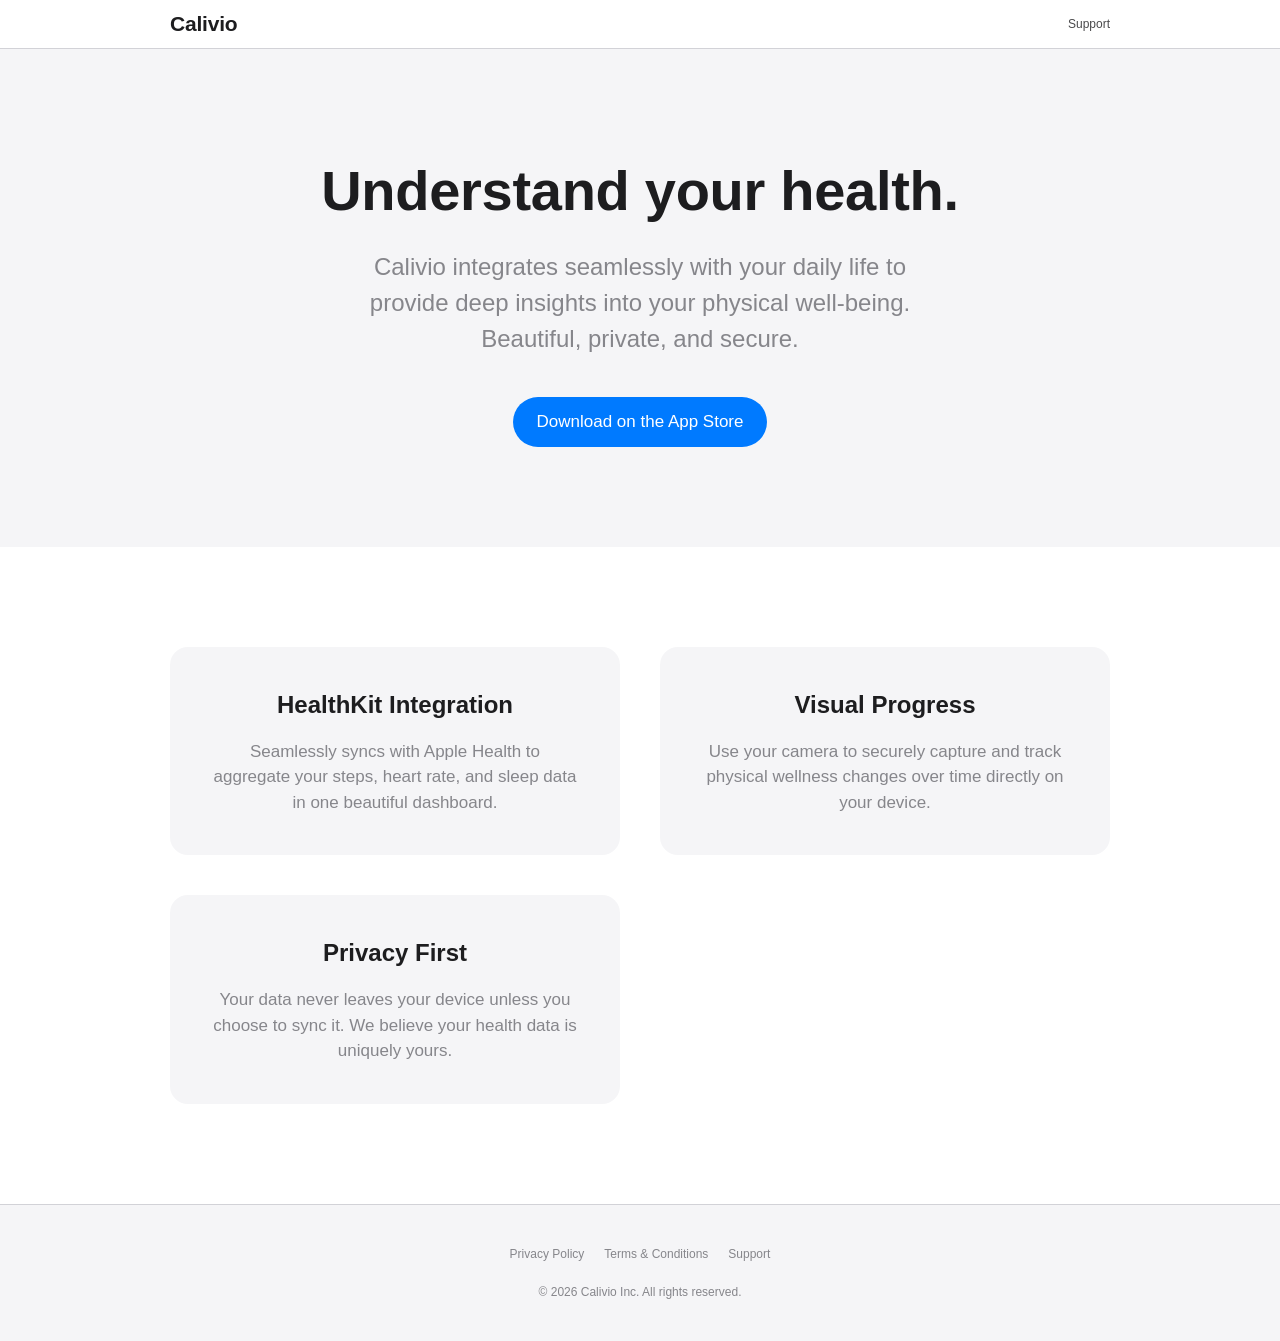
==== index.html @ 024b670b "Add files via upload" ====
<!DOCTYPE html>
<html lang="en">
<head>
    <meta charset="UTF-8">
    <meta name="viewport" content="width=device-width, initial-scale=1.0">
    <title>Calivio - Your Personal Wellness Companion</title>
    <meta name="description" content="Discover Calivio, the premium health and wellness tracking app for your iOS devices. Syncs with Apple Health.">
    <link rel="stylesheet" href="styles.css">
</head>
<body>
    <header>
        <div class="nav-content">
            <a href="index.html" class="logo">Calivio</a>
            <div class="nav-links">
                <a href="support.html">Support</a>
            </div>
        </div>
    </header>

    <main>
        <section class="hero">
            <h1>Understand your health.</h1>
            <p>Calivio integrates seamlessly with your daily life to provide deep insights into your physical well-being. Beautiful, private, and secure.</p>
            <a href="https://apps.apple.com/" class="download-btn">Download on the App Store</a>
        </section>

        <section class="features">
            <div class="feature">
                <h3>HealthKit Integration</h3>
                <p>Seamlessly syncs with Apple Health to aggregate your steps, heart rate, and sleep data in one beautiful dashboard.</p>
            </div>
            <div class="feature">
                <h3>Visual Progress</h3>
                <p>Use your camera to securely capture and track physical wellness changes over time directly on your device.</p>
            </div>
            <div class="feature">
                <h3>Privacy First</h3>
                <p>Your data never leaves your device unless you choose to sync it. We believe your health data is uniquely yours.</p>
            </div>
        </section>
    </main>

    <footer>
        <div class="footer-content">
            <div class="footer-links">
                <a href="privacy.html">Privacy Policy</a>
                <a href="terms.html">Terms & Conditions</a>
                <a href="support.html">Support</a>
            </div>
            <div class="footer-copyright">
                &copy; 2026 Calivio Inc. All rights reserved.
            </div>
        </div>
    </footer>
</body>
</html>
---- styles.css ----
/* Apple-style minimalist design */
:root {
    --primary-color: #007AFF;
    --text-primary: #1D1D1F;
    --text-secondary: #86868B;
    --bg-primary: #FFFFFF;
    --bg-secondary: #F5F5F7;
    --border-color: #D2D2D7;
}

* {
    margin: 0;
    padding: 0;
    box-sizing: border-box;
}

body {
    font-family: -apple-system, BlinkMacSystemFont, "Segoe UI", Roboto, Helvetica, Arial, sans-serif, "Apple Color Emoji", "Segoe UI Emoji", "Segoe UI Symbol";
    background-color: var(--bg-primary);
    color: var(--text-primary);
    line-height: 1.5;
    -webkit-font-smoothing: antialiased;
}

a {
    color: var(--primary-color);
    text-decoration: none;
}

a:hover {
    text-decoration: underline;
}

.container {
    max-width: 980px;
    margin: 0 auto;
    padding: 0 20px;
}

/* Header */
header {
    background-color: rgba(255, 255, 255, 0.8);
    backdrop-filter: saturate(180%) blur(20px);
    -webkit-backdrop-filter: saturate(180%) blur(20px);
    position: sticky;
    top: 0;
    z-index: 1000;
    border-bottom: 1px solid var(--border-color);
}

.nav-content {
    display: flex;
    justify-content: space-between;
    align-items: center;
    height: 48px;
    max-width: 980px;
    margin: 0 auto;
    padding: 0 20px;
}

.logo {
    font-size: 21px;
    font-weight: 600;
    letter-spacing: -0.01em;
    color: var(--text-primary);
    text-decoration: none;
}

.logo:hover {
    text-decoration: none;
}

.nav-links {
    display: flex;
    gap: 24px;
}

.nav-links a {
    font-size: 12px;
    color: var(--text-primary);
    opacity: 0.8;
}

.nav-links a:hover {
    opacity: 1;
    text-decoration: none;
}

/* Hero Section */
.hero {
    text-align: center;
    padding: 100px 20px;
    background-color: var(--bg-secondary);
}

.hero h1 {
    font-size: 56px;
    font-weight: 700;
    letter-spacing: -0.005em;
    margin-bottom: 16px;
}

.hero p {
    font-size: 24px;
    font-weight: 400;
    color: var(--text-secondary);
    margin-bottom: 40px;
    max-width: 600px;
    margin-left: auto;
    margin-right: auto;
}

.download-btn {
    display: inline-block;
    background-color: var(--primary-color);
    color: #fff;
    font-size: 17px;
    font-weight: 400;
    padding: 12px 24px;
    border-radius: 980px;
    text-decoration: none;
    transition: background-color 0.2s;
}

.download-btn:hover {
    background-color: #0071E3;
    color: #fff;
    text-decoration: none;
}

/* Features */
.features {
    padding: 100px 20px;
    display: grid;
    grid-template-columns: repeat(auto-fit, minmax(300px, 1fr));
    gap: 40px;
    max-width: 980px;
    margin: 0 auto;
}

.feature {
    text-align: center;
    padding: 40px;
    background: var(--bg-secondary);
    border-radius: 18px;
}

.feature h3 {
    font-size: 24px;
    font-weight: 600;
    margin-bottom: 16px;
}

.feature p {
    font-size: 17px;
    color: var(--text-secondary);
}

/* Content Pages (Privacy, Terms, Support) */
.page-header {
    text-align: center;
    padding: 80px 20px 40px;
    border-bottom: 1px solid var(--border-color);
}

.page-header h1 {
    font-size: 48px;
    font-weight: 600;
    letter-spacing: -0.005em;
}

.content-section {
    padding: 60px 0;
    max-width: 800px;
    margin: 0 auto;
}

.content-section h2 {
    font-size: 28px;
    font-weight: 600;
    margin-bottom: 20px;
    margin-top: 40px;
}

.content-section h2:first-child {
    margin-top: 0;
}

.content-section p, .content-section ul {
    font-size: 17px;
    line-height: 1.6;
    color: #333;
    margin-bottom: 20px;
}

.content-section ul {
    padding-left: 20px;
}

.content-section li {
    margin-bottom: 10px;
}

/* FAQ */
.faq-item {
    border-bottom: 1px solid var(--border-color);
    padding: 24px 0;
}

.faq-item:last-child {
    border-bottom: none;
}

.faq-question {
    font-size: 19px;
    font-weight: 600;
    margin-bottom: 12px;
}

.faq-answer {
    font-size: 17px;
    color: var(--text-secondary);
}

/* Footer */
footer {
    background-color: var(--bg-secondary);
    padding: 40px 20px;
    border-top: 1px solid var(--border-color);
    margin-top: auto;
}

.footer-content {
    max-width: 980px;
    margin: 0 auto;
    display: flex;
    flex-direction: column;
    align-items: center;
}

.footer-links {
    display: flex;
    gap: 20px;
    margin-bottom: 20px;
    flex-wrap: wrap;
    justify-content: center;
}

.footer-links a {
    color: var(--text-secondary);
    font-size: 12px;
}

.footer-copyright {
    color: var(--text-secondary);
    font-size: 12px;
}

/* Responsive */
@media (max-width: 734px) {
    .hero h1 {
        font-size: 40px;
    }
    
    .hero p {
        font-size: 19px;
    }
    
    .page-header h1 {
        font-size: 36px;
    }
    
    .content-section {
        padding: 40px 20px;
    }
}
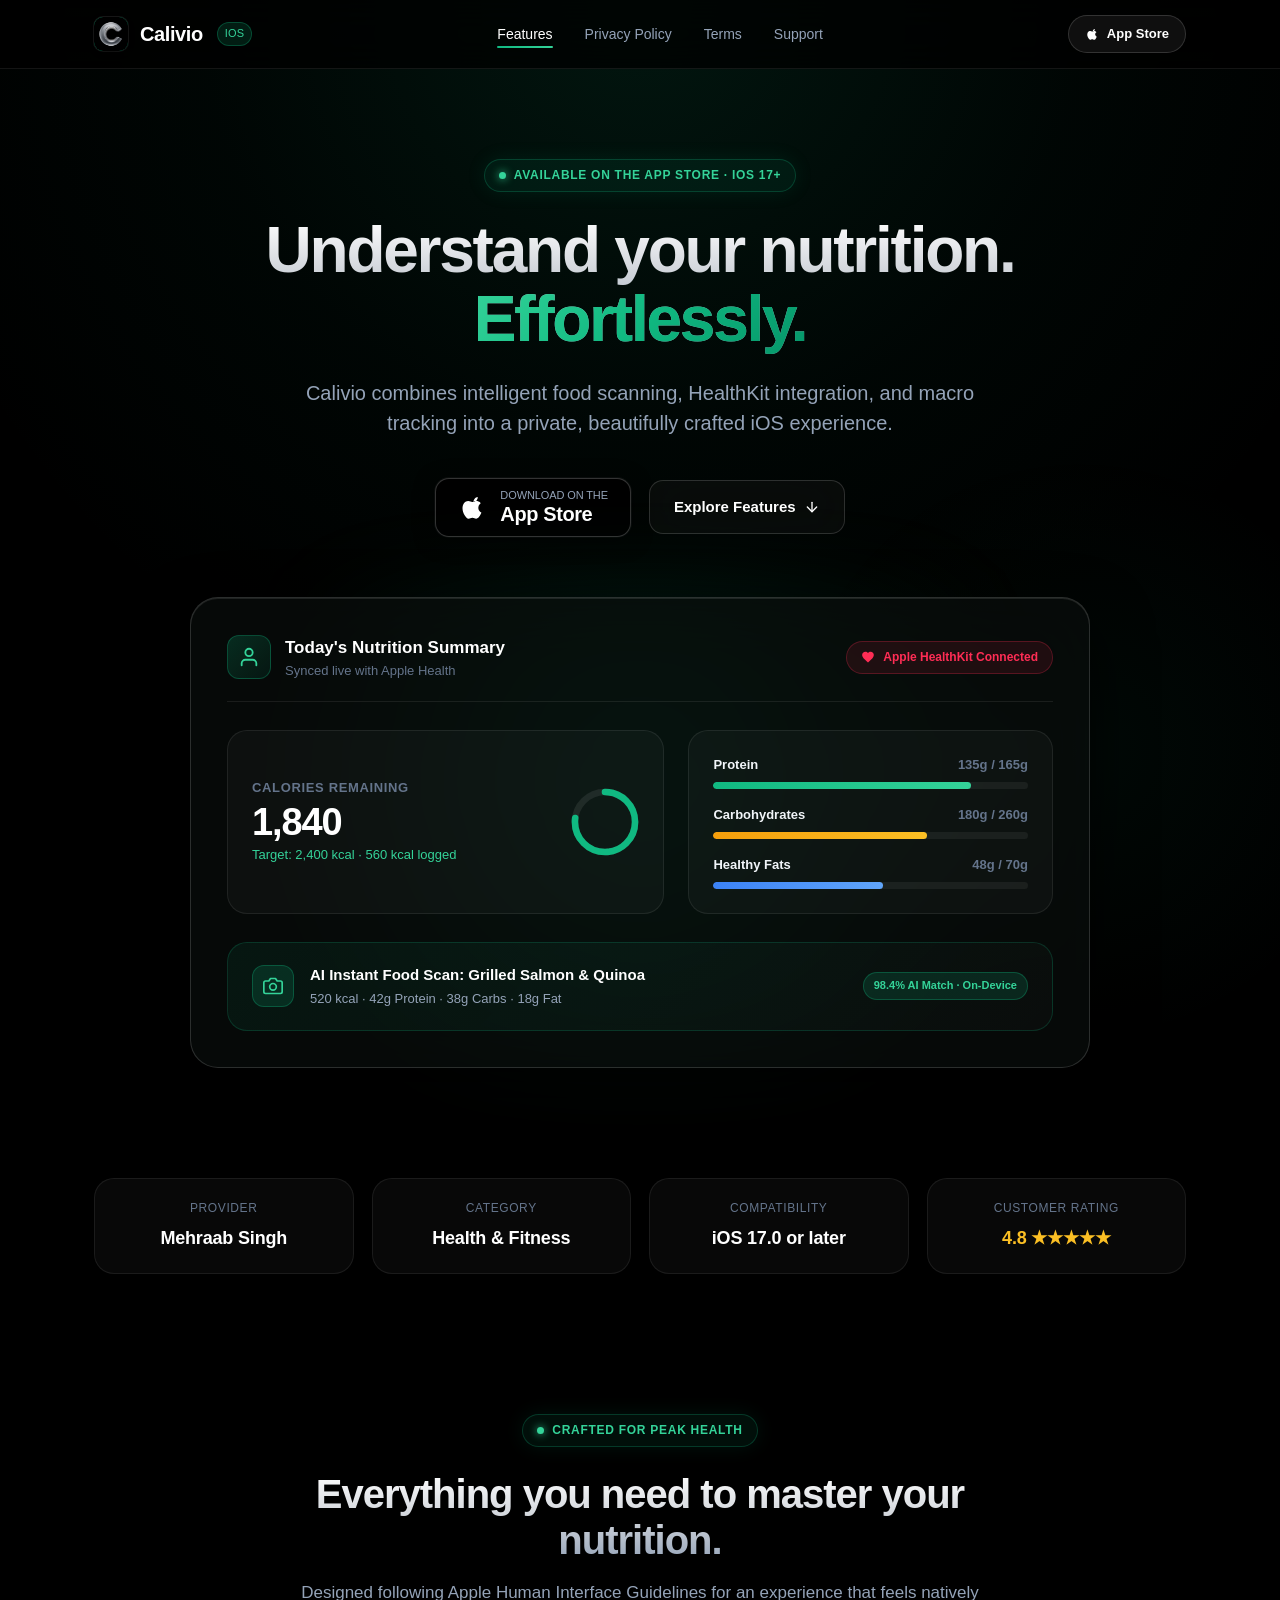
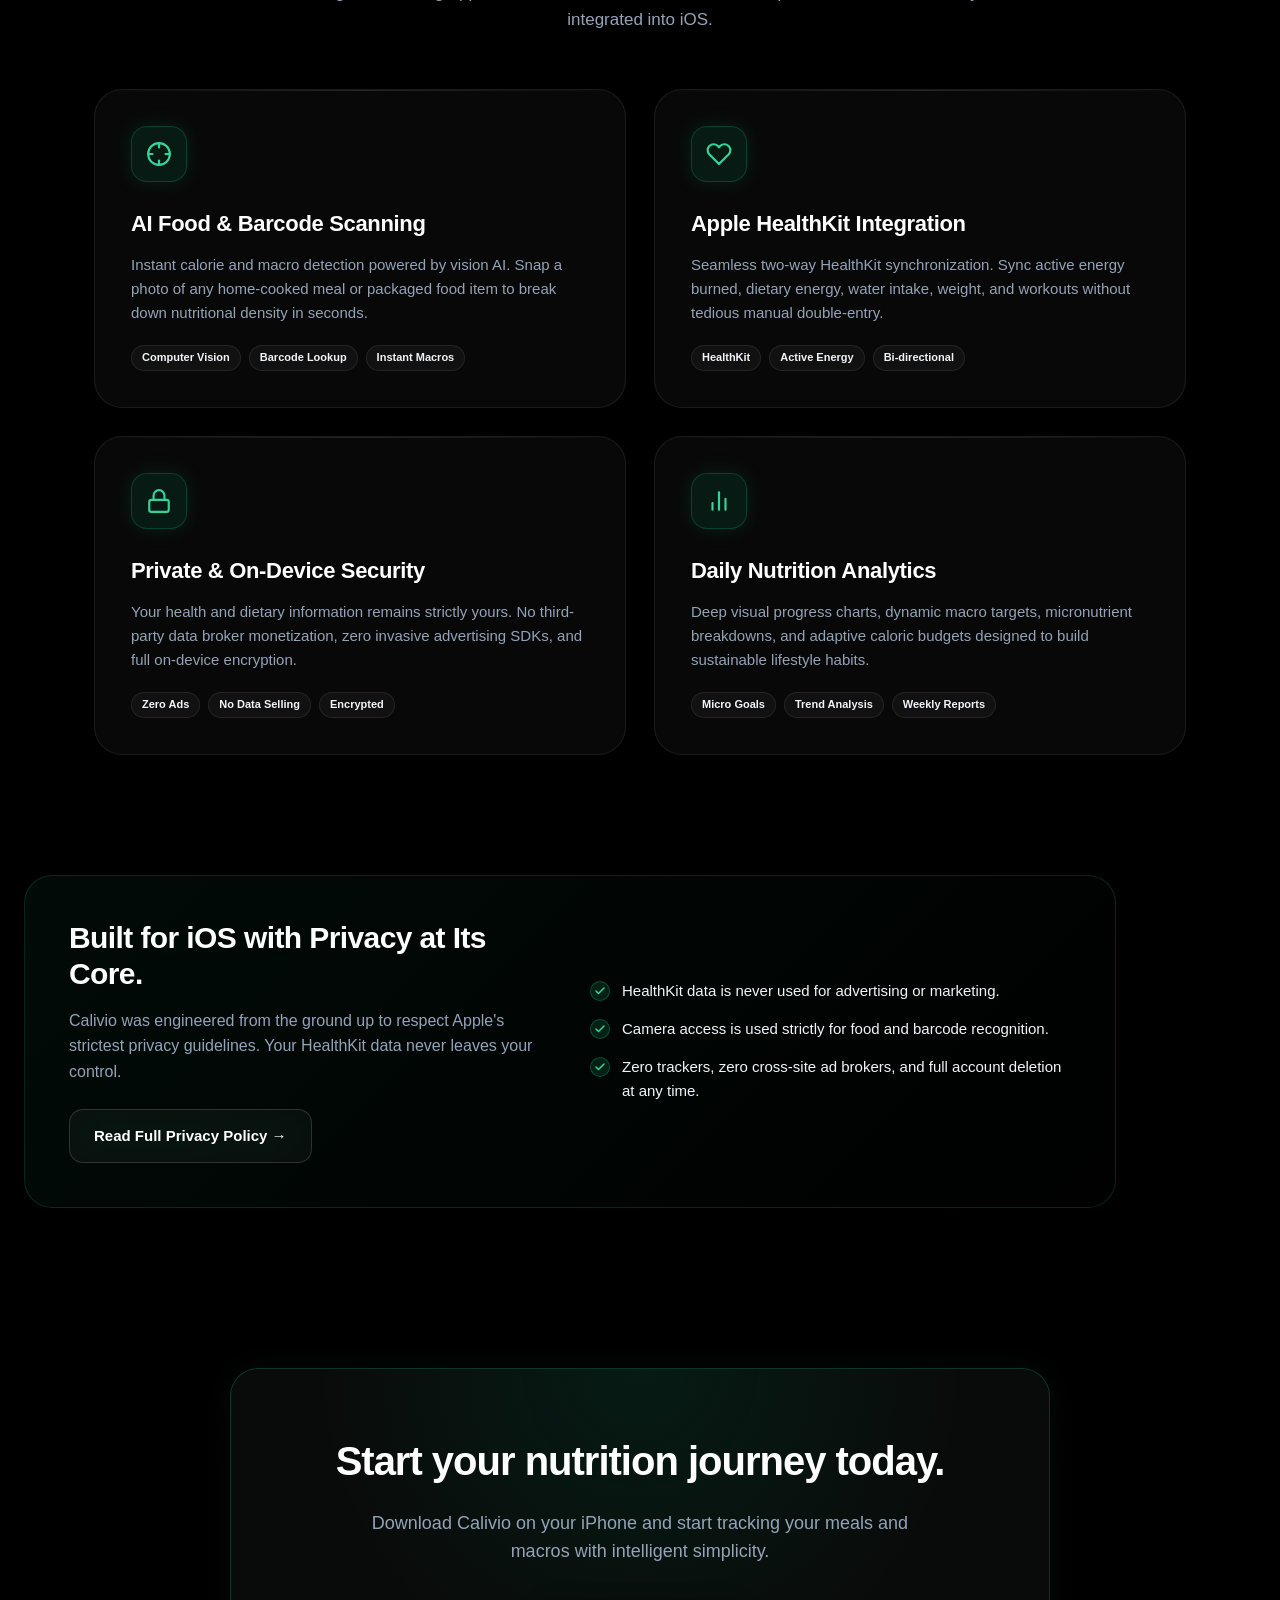
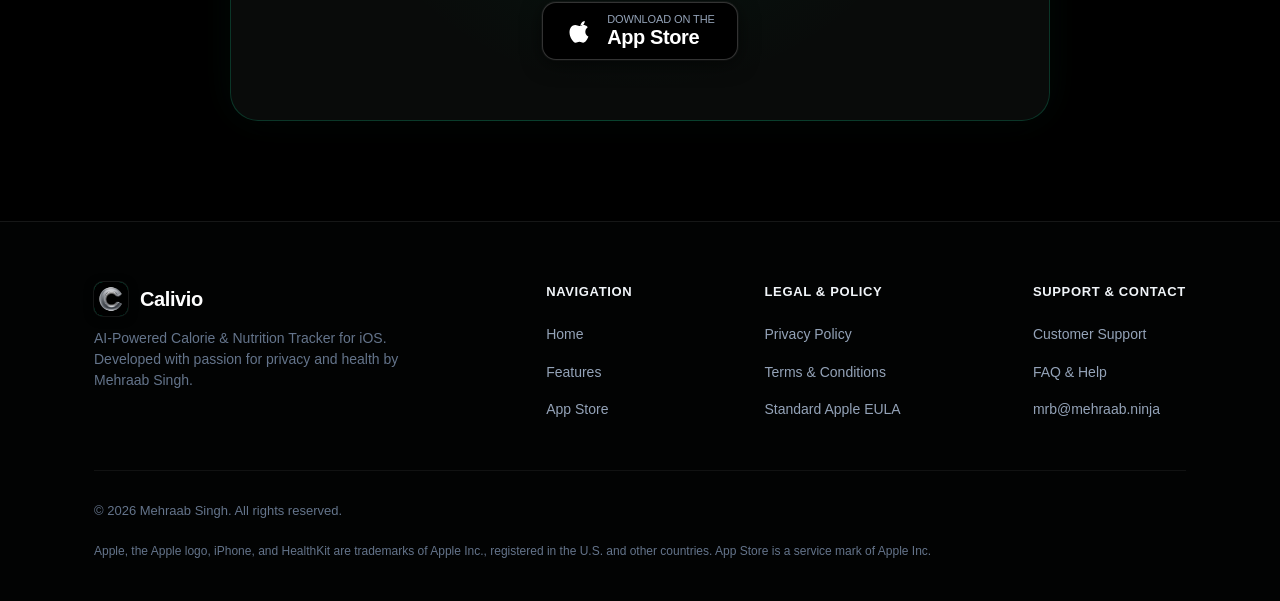
==== commit 503dd72f: "Redesign Calivio website with Apple Liquid Glass dark theme and App Store Connect compliance" ====
--- a/index.html
+++ b/index.html
@@ -3,54 +3,434 @@
 <head>
     <meta charset="UTF-8">
     <meta name="viewport" content="width=device-width, initial-scale=1.0">
-    <title>Calivio - Your Personal Wellness Companion</title>
-    <meta name="description" content="Discover Calivio, the premium health and wellness tracking app for your iOS devices. Syncs with Apple Health.">
+    <title>Calivio — AI-Powered Calorie & Nutrition Tracker for iOS</title>
+    <meta name="description" content="Calivio combines intelligent food scanning, HealthKit integration, and macro tracking into a private, beautifully crafted iOS experience. Download on the App Store.">
+    <meta name="author" content="Mehraab Singh">
+    
+    <!-- Open Graph / Facebook -->
+    <meta property="og:type" content="website">
+    <meta property="og:url" content="https://mehraabsingh.github.io/calivio-website/">
+    <meta property="og:title" content="Calivio — AI-Powered Calorie & Nutrition Tracker">
+    <meta property="og:description" content="Understand your nutrition. Effortlessly. Intelligent food scanning, HealthKit integration, and macro tracking for iOS.">
+    <meta property="og:image" content="https://mehraabsingh.github.io/calivio-website/assets/calivio-icon.png">
+    
+    <!-- Twitter -->
+    <meta property="twitter:card" content="summary_large_image">
+    <meta property="twitter:url" content="https://mehraabsingh.github.io/calivio-website/">
+    <meta property="twitter:title" content="Calivio — AI-Powered Calorie & Nutrition Tracker">
+    <meta property="twitter:description" content="Understand your nutrition. Effortlessly. Intelligent food scanning, HealthKit integration, and macro tracking for iOS.">
+    <meta property="twitter:image" content="https://mehraabsingh.github.io/calivio-website/assets/calivio-icon.png">
+
+    <!-- Favicon & Apple Touch Icon -->
+    <link rel="icon" type="image/png" href="assets/calivio-icon.png">
+    <link rel="apple-touch-icon" href="assets/calivio-icon.png">
+    
+    <!-- Styles -->
     <link rel="stylesheet" href="styles.css">
 </head>
 <body>
-    <header>
-        <div class="nav-content">
-            <a href="index.html" class="logo">Calivio</a>
-            <div class="nav-links">
-                <a href="support.html">Support</a>
-            </div>
+
+    <!-- Frosted Glass Navigation -->
+    <header class="site-header">
+        <div class="nav-container">
+            <a href="index.html" class="brand-link" aria-label="Calivio Home">
+                <div class="brand-icon">
+                    <img src="assets/calivio-icon.png" alt="Calivio App Icon" width="34" height="34">
+                </div>
+                <span>Calivio</span>
+                <span class="brand-tag">iOS</span>
+            </a>
+
+            <nav>
+                <ul class="nav-links">
+                    <li><a href="#features" class="active">Features</a></li>
+                    <li><a href="privacy.html">Privacy Policy</a></li>
+                    <li><a href="terms.html">Terms</a></li>
+                    <li><a href="support.html">Support</a></li>
+                </ul>
+            </nav>
+
+            <div class="nav-cta">
+                <a href="https://apps.apple.com/app/calivio/id6775261027" target="_blank" rel="noopener noreferrer" class="nav-download-btn">
+                    <svg viewBox="0 0 24 24" aria-hidden="true">
+                        <path d="M18.71 19.5c-.83 1.24-1.71 2.45-3.05 2.47-1.34.03-1.77-.79-3.29-.79-1.53 0-2 .77-3.27.82-1.31.05-2.3-1.32-3.14-2.53C4.25 17 2.94 12.45 4.7 9.39c.87-1.52 2.43-2.48 4.12-2.51 1.28-.02 2.5.87 3.29.87.78 0 2.26-1.07 3.81-.91.65.03 2.47.26 3.64 1.98-.09.06-2.17 1.28-2.15 3.81.03 3.02 2.65 4.03 2.68 4.04-.03.07-.42 1.44-1.38 2.83M15.97 6.37c.62-.75 1.04-1.8 0.93-2.85-.9.04-1.99.6-2.63 1.35-.57.65-1.06 1.71-.93 2.73 1 .08 2.02-.48 2.63-1.23z"/>
+                    </svg>
+                    <span>App Store</span>
+                </a>
+            </div>
+
+            <button class="mobile-toggle" id="mobileToggle" aria-label="Toggle Navigation Menu" aria-expanded="false">
+                <svg viewBox="0 0 24 24" fill="none" stroke-width="2" stroke-linecap="round" stroke-linejoin="round">
+                    <line x1="3" y1="12" x2="21" y2="12"></line>
+                    <line x1="3" y1="6" x2="21" y2="6"></line>
+                    <line x1="3" y1="18" x2="21" y2="18"></line>
+                </svg>
+            </button>
+        </div>
+
+        <!-- Mobile Drawer Menu -->
+        <div class="mobile-menu" id="mobileMenu">
+            <ul class="mobile-nav-links">
+                <li><a href="#features">Features</a></li>
+                <li><a href="privacy.html">Privacy Policy</a></li>
+                <li><a href="terms.html">Terms & Conditions</a></li>
+                <li><a href="support.html">Customer Support</a></li>
+            </ul>
+            <a href="https://apps.apple.com/app/calivio/id6775261027" target="_blank" rel="noopener noreferrer" class="app-store-btn" style="width: 100%; justify-content: center;">
+                <svg viewBox="0 0 24 24" aria-hidden="true">
+                    <path d="M18.71 19.5c-.83 1.24-1.71 2.45-3.05 2.47-1.34.03-1.77-.79-3.29-.79-1.53 0-2 .77-3.27.82-1.31.05-2.3-1.32-3.14-2.53C4.25 17 2.94 12.45 4.7 9.39c.87-1.52 2.43-2.48 4.12-2.51 1.28-.02 2.5.87 3.29.87.78 0 2.26-1.07 3.81-.91.65.03 2.47.26 3.64 1.98-.09.06-2.17 1.28-2.15 3.81.03 3.02 2.65 4.03 2.68 4.04-.03.07-.42 1.44-1.38 2.83M15.97 6.37c.62-.75 1.04-1.8 0.93-2.85-.9.04-1.99.6-2.63 1.35-.57.65-1.06 1.71-.93 2.73 1 .08 2.02-.48 2.63-1.23z"/>
+                </svg>
+                <div class="app-store-text">
+                    <span class="app-store-subtitle">Download on the</span>
+                    <span class="app-store-title">App Store</span>
+                </div>
+            </a>
         </div>
     </header>
 
     <main>
-        <section class="hero">
-            <h1>Understand your health.</h1>
-            <p>Calivio integrates seamlessly with your daily life to provide deep insights into your physical well-being. Beautiful, private, and secure.</p>
-            <a href="https://apps.apple.com/" class="download-btn">Download on the App Store</a>
+        <!-- Hero Section -->
+        <section class="hero-section">
+            <div class="container">
+                <div class="badge-pill">
+                    <span class="badge-dot"></span>
+                    <span>AVAILABLE ON THE APP STORE · iOS 17+</span>
+                </div>
+
+                <h1 class="hero-title">
+                    Understand your nutrition.<br>
+                    <span class="highlight-emerald">Effortlessly.</span>
+                </h1>
+
+                <p class="hero-subtitle">
+                    Calivio combines intelligent food scanning, HealthKit integration, and macro tracking into a private, beautifully crafted iOS experience.
+                </p>
+
+                <div class="hero-actions">
+                    <a href="https://apps.apple.com/app/calivio/id6775261027" target="_blank" rel="noopener noreferrer" class="app-store-btn" aria-label="Download Calivio on the Apple App Store">
+                        <svg viewBox="0 0 24 24" aria-hidden="true">
+                            <path d="M18.71 19.5c-.83 1.24-1.71 2.45-3.05 2.47-1.34.03-1.77-.79-3.29-.79-1.53 0-2 .77-3.27.82-1.31.05-2.3-1.32-3.14-2.53C4.25 17 2.94 12.45 4.7 9.39c.87-1.52 2.43-2.48 4.12-2.51 1.28-.02 2.5.87 3.29.87.78 0 2.26-1.07 3.81-.91.65.03 2.47.26 3.64 1.98-.09.06-2.17 1.28-2.15 3.81.03 3.02 2.65 4.03 2.68 4.04-.03.07-.42 1.44-1.38 2.83M15.97 6.37c.62-.75 1.04-1.8 0.93-2.85-.9.04-1.99.6-2.63 1.35-.57.65-1.06 1.71-.93 2.73 1 .08 2.02-.48 2.63-1.23z"/>
+                        </svg>
+                        <div class="app-store-text">
+                            <span class="app-store-subtitle">Download on the</span>
+                            <span class="app-store-title">App Store</span>
+                        </div>
+                    </a>
+
+                    <a href="#features" class="secondary-btn">
+                        <span>Explore Features</span>
+                        <svg width="16" height="16" viewBox="0 0 24 24" fill="none" stroke="currentColor" stroke-width="2" stroke-linecap="round" stroke-linejoin="round">
+                            <line x1="12" y1="5" x2="12" y2="19"></line>
+                            <polyline points="19 12 12 19 5 12"></polyline>
+                        </svg>
+                    </a>
+                </div>
+
+                <!-- Interactive Liquid Glass App Showcase -->
+                <div class="showcase-wrapper">
+                    <div class="showcase-glow"></div>
+                    <div class="showcase-card">
+                        <div class="showcase-header">
+                            <div class="showcase-user">
+                                <div class="showcase-avatar">
+                                    <svg width="22" height="22" viewBox="0 0 24 24" fill="none" stroke="currentColor" stroke-width="2" stroke-linecap="round" stroke-linejoin="round">
+                                        <path d="M20 21v-2a4 4 0 0 0-4-4H8a4 4 0 0 0-4 4v2"></path>
+                                        <circle cx="12" cy="7" r="4"></circle>
+                                    </svg>
+                                </div>
+                                <div>
+                                    <div class="showcase-user-title">Today's Nutrition Summary</div>
+                                    <div class="showcase-user-sub">Synced live with Apple Health</div>
+                                </div>
+                            </div>
+                            <div class="showcase-healthkit-badge">
+                                <svg viewBox="0 0 24 24" aria-hidden="true">
+                                    <path d="M12 21.35l-1.45-1.32C5.4 15.36 2 12.28 2 8.5 2 5.42 4.42 3 7.5 3c1.74 0 3.41.81 4.5 2.09C13.09 3.81 14.76 3 16.5 3 19.58 3 22 5.42 22 8.5c0 3.78-3.4 6.86-8.55 11.54L12 21.35z"/>
+                                </svg>
+                                <span>Apple HealthKit Connected</span>
+                            </div>
+                        </div>
+
+                        <div class="macro-grid">
+                            <div class="calories-card">
+                                <div class="calories-info">
+                                    <h4>Calories Remaining</h4>
+                                    <div class="calories-val">1,840</div>
+                                    <div class="calories-target">Target: 2,400 kcal · 560 kcal logged</div>
+                                </div>
+                                <div class="progress-rings">
+                                    <svg width="68" height="68" viewBox="0 0 36 36">
+                                        <path stroke="rgba(255, 255, 255, 0.08)" stroke-width="3.5" fill="none" d="M18 2.0845 a 15.9155 15.9155 0 0 1 0 31.831 a 15.9155 15.9155 0 0 1 0 -31.831"/>
+                                        <path stroke="#10B981" stroke-dasharray="77, 100" stroke-width="3.5" stroke-linecap="round" fill="none" d="M18 2.0845 a 15.9155 15.9155 0 0 1 0 31.831 a 15.9155 15.9155 0 0 1 0 -31.831"/>
+                                    </svg>
+                                </div>
+                            </div>
+
+                            <div class="macro-bars">
+                                <div class="macro-bar-item">
+                                    <div class="macro-bar-label">
+                                        <span>Protein</span>
+                                        <span>135g / 165g</span>
+                                    </div>
+                                    <div class="bar-track">
+                                        <div class="bar-fill protein"></div>
+                                    </div>
+                                </div>
+                                <div class="macro-bar-item">
+                                    <div class="macro-bar-label">
+                                        <span>Carbohydrates</span>
+                                        <span>180g / 260g</span>
+                                    </div>
+                                    <div class="bar-track">
+                                        <div class="bar-fill carbs"></div>
+                                    </div>
+                                </div>
+                                <div class="macro-bar-item">
+                                    <div class="macro-bar-label">
+                                        <span>Healthy Fats</span>
+                                        <span>48g / 70g</span>
+                                    </div>
+                                    <div class="bar-track">
+                                        <div class="bar-fill fats"></div>
+                                    </div>
+                                </div>
+                            </div>
+                        </div>
+
+                        <div class="scanner-card">
+                            <div class="scanner-left">
+                                <div class="scanner-icon">
+                                    <svg viewBox="0 0 24 24" fill="none" stroke-width="2" stroke-linecap="round" stroke-linejoin="round">
+                                        <path d="M23 19a2 2 0 0 1-2 2H3a2 2 0 0 1-2-2V8a2 2 0 0 1 2-2h4l2-3h6l2 3h4a2 2 0 0 1 2 2z"></path>
+                                        <circle cx="12" cy="13" r="4"></circle>
+                                    </svg>
+                                </div>
+                                <div>
+                                    <div class="scanner-title">AI Instant Food Scan: Grilled Salmon & Quinoa</div>
+                                    <div class="scanner-meta">520 kcal · 42g Protein · 38g Carbs · 18g Fat</div>
+                                </div>
+                            </div>
+                            <span class="scanner-badge">98.4% AI Match · On-Device</span>
+                        </div>
+                    </div>
+                </div>
+            </div>
         </section>
 
-        <section class="features">
-            <div class="feature">
-                <h3>HealthKit Integration</h3>
-                <p>Seamlessly syncs with Apple Health to aggregate your steps, heart rate, and sleep data in one beautiful dashboard.</p>
-            </div>
-            <div class="feature">
-                <h3>Visual Progress</h3>
-                <p>Use your camera to securely capture and track physical wellness changes over time directly on your device.</p>
-            </div>
-            <div class="feature">
-                <h3>Privacy First</h3>
-                <p>Your data never leaves your device unless you choose to sync it. We believe your health data is uniquely yours.</p>
+        <!-- App Store Information Specs Strip -->
+        <section class="specs-strip">
+            <div class="container">
+                <div class="specs-grid">
+                    <div class="spec-card">
+                        <div class="spec-label">Provider</div>
+                        <div class="spec-val">Mehraab Singh</div>
+                    </div>
+                    <div class="spec-card">
+                        <div class="spec-label">Category</div>
+                        <div class="spec-val">Health & Fitness</div>
+                    </div>
+                    <div class="spec-card">
+                        <div class="spec-label">Compatibility</div>
+                        <div class="spec-val">iOS 17.0 or later</div>
+                    </div>
+                    <div class="spec-card">
+                        <div class="spec-label">Customer Rating</div>
+                        <div class="spec-val gold">4.8 ★★★★★</div>
+                    </div>
+                </div>
+            </div>
+        </section>
+
+        <!-- Features Section -->
+        <section class="section" id="features">
+            <div class="container">
+                <div class="section-header">
+                    <div class="badge-pill">
+                        <span class="badge-dot"></span>
+                        <span>CRAFTED FOR PEAK HEALTH</span>
+                    </div>
+                    <h2 class="section-title">Everything you need to master your nutrition.</h2>
+                    <p class="section-desc">Designed following Apple Human Interface Guidelines for an experience that feels natively integrated into iOS.</p>
+                </div>
+
+                <div class="features-grid">
+                    <!-- Feature 1 -->
+                    <div class="feature-card">
+                        <div class="feature-icon-wrapper">
+                            <svg viewBox="0 0 24 24" fill="none" stroke-width="2" stroke-linecap="round" stroke-linejoin="round">
+                                <circle cx="12" cy="12" r="10"></circle>
+                                <line x1="22" y1="12" x2="18" y2="12"></line>
+                                <line x1="6" y1="12" x2="2" y2="12"></line>
+                                <line x1="12" y1="6" x2="12" y2="2"></line>
+                                <line x1="12" y1="22" x2="12" y2="18"></line>
+                            </svg>
+                        </div>
+                        <h3>AI Food & Barcode Scanning</h3>
+                        <p>Instant calorie and macro detection powered by vision AI. Snap a photo of any home-cooked meal or packaged food item to break down nutritional density in seconds.</p>
+                        <div class="feature-footer-tags">
+                            <span class="feature-tag">Computer Vision</span>
+                            <span class="feature-tag">Barcode Lookup</span>
+                            <span class="feature-tag">Instant Macros</span>
+                        </div>
+                    </div>
+
+                    <!-- Feature 2 -->
+                    <div class="feature-card">
+                        <div class="feature-icon-wrapper">
+                            <svg viewBox="0 0 24 24" fill="none" stroke-width="2" stroke-linecap="round" stroke-linejoin="round">
+                                <path d="M20.84 4.61a5.5 5.5 0 0 0-7.78 0L12 5.67l-1.06-1.06a5.5 5.5 0 0 0-7.78 7.78l1.06 1.06L12 21.23l7.78-7.78 1.06-1.06a5.5 5.5 0 0 0 0-7.78z"></path>
+                            </svg>
+                        </div>
+                        <h3>Apple HealthKit Integration</h3>
+                        <p>Seamless two-way HealthKit synchronization. Sync active energy burned, dietary energy, water intake, weight, and workouts without tedious manual double-entry.</p>
+                        <div class="feature-footer-tags">
+                            <span class="feature-tag">HealthKit</span>
+                            <span class="feature-tag">Active Energy</span>
+                            <span class="feature-tag">Bi-directional</span>
+                        </div>
+                    </div>
+
+                    <!-- Feature 3 -->
+                    <div class="feature-card">
+                        <div class="feature-icon-wrapper">
+                            <svg viewBox="0 0 24 24" fill="none" stroke-width="2" stroke-linecap="round" stroke-linejoin="round">
+                                <rect x="3" y="11" width="18" height="11" rx="2" ry="2"></rect>
+                                <path d="M7 11V7a5 5 0 0 1 10 0v4"></path>
+                            </svg>
+                        </div>
+                        <h3>Private & On-Device Security</h3>
+                        <p>Your health and dietary information remains strictly yours. No third-party data broker monetization, zero invasive advertising SDKs, and full on-device encryption.</p>
+                        <div class="feature-footer-tags">
+                            <span class="feature-tag">Zero Ads</span>
+                            <span class="feature-tag">No Data Selling</span>
+                            <span class="feature-tag">Encrypted</span>
+                        </div>
+                    </div>
+
+                    <!-- Feature 4 -->
+                    <div class="feature-card">
+                        <div class="feature-icon-wrapper">
+                            <svg viewBox="0 0 24 24" fill="none" stroke-width="2" stroke-linecap="round" stroke-linejoin="round">
+                                <line x1="18" y1="20" x2="18" y2="10"></line>
+                                <line x1="12" y1="20" x2="12" y2="4"></line>
+                                <line x1="6" y1="20" x2="6" y2="14"></line>
+                            </svg>
+                        </div>
+                        <h3>Daily Nutrition Analytics</h3>
+                        <p>Deep visual progress charts, dynamic macro targets, micronutrient breakdowns, and adaptive caloric budgets designed to build sustainable lifestyle habits.</p>
+                        <div class="feature-footer-tags">
+                            <span class="feature-tag">Micro Goals</span>
+                            <span class="feature-tag">Trend Analysis</span>
+                            <span class="feature-tag">Weekly Reports</span>
+                        </div>
+                    </div>
+                </div>
+            </div>
+        </section>
+
+        <!-- Compliance & Security Highlight Banner -->
+        <section class="container compliance-banner">
+            <div class="banner-glass">
+                <div>
+                    <h3 class="banner-title">Built for iOS with Privacy at Its Core.</h3>
+                    <p class="banner-desc">Calivio was engineered from the ground up to respect Apple's strictest privacy guidelines. Your HealthKit data never leaves your control.</p>
+                    <a href="privacy.html" class="secondary-btn">Read Full Privacy Policy &rarr;</a>
+                </div>
+                <div>
+                    <ul class="checklist">
+                        <li class="checklist-item">
+                            <div class="check-icon">
+                                <svg viewBox="0 0 24 24" fill="none" stroke-linecap="round" stroke-linejoin="round"><polyline points="20 6 9 17 4 12"></polyline></svg>
+                            </div>
+                            <span>HealthKit data is never used for advertising or marketing.</span>
+                        </li>
+                        <li class="checklist-item">
+                            <div class="check-icon">
+                                <svg viewBox="0 0 24 24" fill="none" stroke-linecap="round" stroke-linejoin="round"><polyline points="20 6 9 17 4 12"></polyline></svg>
+                            </div>
+                            <span>Camera access is used strictly for food and barcode recognition.</span>
+                        </li>
+                        <li class="checklist-item">
+                            <div class="check-icon">
+                                <svg viewBox="0 0 24 24" fill="none" stroke-linecap="round" stroke-linejoin="round"><polyline points="20 6 9 17 4 12"></polyline></svg>
+                            </div>
+                            <span>Zero trackers, zero cross-site ad brokers, and full account deletion at any time.</span>
+                        </li>
+                    </ul>
+                </div>
+            </div>
+        </section>
+
+        <!-- Final CTA Section -->
+        <section class="cta-section">
+            <div class="container">
+                <div class="cta-box">
+                    <h2 class="cta-title">Start your nutrition journey today.</h2>
+                    <p class="cta-desc">Download Calivio on your iPhone and start tracking your meals and macros with intelligent simplicity.</p>
+                    <a href="https://apps.apple.com/app/calivio/id6775261027" target="_blank" rel="noopener noreferrer" class="app-store-btn" aria-label="Download Calivio on the Apple App Store">
+                        <svg viewBox="0 0 24 24" aria-hidden="true">
+                            <path d="M18.71 19.5c-.83 1.24-1.71 2.45-3.05 2.47-1.34.03-1.77-.79-3.29-.79-1.53 0-2 .77-3.27.82-1.31.05-2.3-1.32-3.14-2.53C4.25 17 2.94 12.45 4.7 9.39c.87-1.52 2.43-2.48 4.12-2.51 1.28-.02 2.5.87 3.29.87.78 0 2.26-1.07 3.81-.91.65.03 2.47.26 3.64 1.98-.09.06-2.17 1.28-2.15 3.81.03 3.02 2.65 4.03 2.68 4.04-.03.07-.42 1.44-1.38 2.83M15.97 6.37c.62-.75 1.04-1.8 0.93-2.85-.9.04-1.99.6-2.63 1.35-.57.65-1.06 1.71-.93 2.73 1 .08 2.02-.48 2.63-1.23z"/>
+                        </svg>
+                        <div class="app-store-text">
+                            <span class="app-store-subtitle">Download on the</span>
+                            <span class="app-store-title">App Store</span>
+                        </div>
+                    </a>
+                </div>
             </div>
         </section>
     </main>
 
-    <footer>
-        <div class="footer-content">
-            <div class="footer-links">
-                <a href="privacy.html">Privacy Policy</a>
-                <a href="terms.html">Terms & Conditions</a>
-                <a href="support.html">Support</a>
-            </div>
-            <div class="footer-copyright">
-                &copy; 2026 Calivio Inc. All rights reserved.
+    <!-- Footer -->
+    <footer class="site-footer">
+        <div class="container">
+            <div class="footer-top">
+                <div class="footer-brand">
+                    <a href="index.html" class="brand-link">
+                        <div class="brand-icon">
+                            <img src="assets/calivio-icon.png" alt="Calivio App Icon" width="34" height="34">
+                        </div>
+                        <span>Calivio</span>
+                    </a>
+                    <p class="footer-tagline">AI-Powered Calorie & Nutrition Tracker for iOS. Developed with passion for privacy and health by Mehraab Singh.</p>
+                </div>
+
+                <div class="footer-nav-col">
+                    <h5>Navigation</h5>
+                    <ul class="footer-links-list">
+                        <li><a href="index.html">Home</a></li>
+                        <li><a href="#features">Features</a></li>
+                        <li><a href="https://apps.apple.com/app/calivio/id6775261027" target="_blank" rel="noopener noreferrer">App Store</a></li>
+                    </ul>
+                </div>
+
+                <div class="footer-nav-col">
+                    <h5>Legal & Policy</h5>
+                    <ul class="footer-links-list">
+                        <li><a href="privacy.html">Privacy Policy</a></li>
+                        <li><a href="terms.html">Terms & Conditions</a></li>
+                        <li><a href="terms.html#eula">Standard Apple EULA</a></li>
+                    </ul>
+                </div>
+
+                <div class="footer-nav-col">
+                    <h5>Support & Contact</h5>
+                    <ul class="footer-links-list">
+                        <li><a href="support.html">Customer Support</a></li>
+                        <li><a href="support.html#faq">FAQ & Help</a></li>
+                        <li><a href="mailto:mrb@mehraab.ninja">mrb@mehraab.ninja</a></li>
+                    </ul>
+                </div>
+            </div>
+
+            <div class="footer-bottom">
+                <div>&copy; 2026 Mehraab Singh. All rights reserved.</div>
+                <div class="footer-compliance-note">Apple, the Apple logo, iPhone, and HealthKit are trademarks of Apple Inc., registered in the U.S. and other countries. App Store is a service mark of Apple Inc.</div>
             </div>
         </div>
     </footer>
+
+    <!-- Interactive Scripts -->
+    <script src="script.js"></script>
 </body>
 </html>
--- a/styles.css
+++ b/styles.css
@@ -1,276 +1,1525 @@
-/* Apple-style minimalist design */
+/* ==========================================================================
+   CALIVIO — APPLE LIQUID GLASS DARK THEME DESIGN SYSTEM
+   Official Website & Apple App Store Connect Compliance
+   ========================================================================== */
+
 :root {
-    --primary-color: #007AFF;
-    --text-primary: #1D1D1F;
-    --text-secondary: #86868B;
-    --bg-primary: #FFFFFF;
-    --bg-secondary: #F5F5F7;
-    --border-color: #D2D2D7;
-}
-
-* {
+    /* Color Palette */
+    --bg-base: #000000;
+    --bg-surface: #050807;
+    --bg-surface-elevated: #0a0f0d;
+    
+    /* Emerald & Mint Accents */
+    --accent-emerald: #10B981;
+    --accent-emerald-dark: #059669;
+    --accent-mint: #34D399;
+    --accent-teal: #14B8A6;
+    --accent-glow: rgba(16, 185, 129, 0.25);
+    --accent-glow-subtle: rgba(16, 185, 129, 0.08);
+    --accent-muted: rgba(16, 185, 129, 0.12);
+    
+    /* Glassmorphism & Liquid Glass */
+    --glass-bg: rgba(255, 255, 255, 0.03);
+    --glass-bg-hover: rgba(255, 255, 255, 0.06);
+    --glass-bg-active: rgba(255, 255, 255, 0.08);
+    --glass-border: rgba(255, 255, 255, 0.08);
+    --glass-border-light: rgba(255, 255, 255, 0.15);
+    --glass-border-hover: rgba(16, 185, 129, 0.35);
+    --glass-blur: 24px;
+    --glass-blur-heavy: 32px;
+    
+    /* Typography */
+    --font-sans: -apple-system, BlinkMacSystemFont, "SF Pro Display", "SF Pro Text", "Inter", -apple-system, sans-serif;
+    --font-mono: "SF Mono", Menlo, Monaco, Consolas, monospace;
+    
+    --text-white: #FFFFFF;
+    --text-silver: #F1F5F9;
+    --text-secondary: #94A3B8;
+    --text-muted: #64748B;
+    --text-emerald: #34D399;
+    
+    /* Layout */
+    --container-max: 1140px;
+    --container-narrow: 840px;
+    --radius-sm: 8px;
+    --radius-md: 14px;
+    --radius-lg: 20px;
+    --radius-xl: 28px;
+    --radius-pill: 9999px;
+    
+    /* Transitions */
+    --transition-fast: 0.2s cubic-bezier(0.16, 1, 0.3, 1);
+    --transition-smooth: 0.35s cubic-bezier(0.16, 1, 0.3, 1);
+}
+
+/* Base Reset */
+*, *::before, *::after {
     margin: 0;
     padding: 0;
     box-sizing: border-box;
 }
 
+html {
+    scroll-behavior: smooth;
+    font-size: 16px;
+    background-color: var(--bg-base);
+}
+
 body {
-    font-family: -apple-system, BlinkMacSystemFont, "Segoe UI", Roboto, Helvetica, Arial, sans-serif, "Apple Color Emoji", "Segoe UI Emoji", "Segoe UI Symbol";
-    background-color: var(--bg-primary);
-    color: var(--text-primary);
-    line-height: 1.5;
+    font-family: var(--font-sans);
+    background-color: var(--bg-base);
+    color: var(--text-secondary);
+    line-height: 1.6;
     -webkit-font-smoothing: antialiased;
-}
-
+    -moz-osx-font-smoothing: grayscale;
+    min-height: 100vh;
+    display: flex;
+    flex-direction: column;
+    overflow-x: hidden;
+    position: relative;
+}
+
+/* Ambient Radial Background Glows */
+body::before {
+    content: "";
+    position: fixed;
+    top: 0;
+    left: 50%;
+    transform: translateX(-50%);
+    width: 100vw;
+    height: 900px;
+    background: radial-gradient(circle at 50% 0%, rgba(16, 185, 129, 0.12) 0%, rgba(5, 150, 105, 0.04) 40%, rgba(0, 0, 0, 0) 70%);
+    pointer-events: none;
+    z-index: 0;
+}
+
+body::after {
+    content: "";
+    position: fixed;
+    bottom: -150px;
+    right: -100px;
+    width: 600px;
+    height: 600px;
+    background: radial-gradient(circle, rgba(16, 185, 129, 0.05) 0%, rgba(0, 0, 0, 0) 70%);
+    pointer-events: none;
+    z-index: 0;
+}
+
+/* Links */
 a {
-    color: var(--primary-color);
+    color: var(--accent-mint);
     text-decoration: none;
+    transition: color var(--transition-fast), border-color var(--transition-fast);
 }
 
 a:hover {
-    text-decoration: underline;
-}
-
+    color: var(--text-white);
+}
+
+/* Layout Containers */
 .container {
-    max-width: 980px;
+    width: 100%;
+    max-width: var(--container-max);
     margin: 0 auto;
-    padding: 0 20px;
-}
-
-/* Header */
-header {
-    background-color: rgba(255, 255, 255, 0.8);
-    backdrop-filter: saturate(180%) blur(20px);
-    -webkit-backdrop-filter: saturate(180%) blur(20px);
+    padding: 0 24px;
+    position: relative;
+    z-index: 1;
+}
+
+.container-narrow {
+    max-width: var(--container-narrow);
+}
+
+/* ==========================================================================
+   NAVIGATION BAR
+   ========================================================================== */
+header.site-header {
     position: sticky;
     top: 0;
+    left: 0;
+    width: 100%;
     z-index: 1000;
-    border-bottom: 1px solid var(--border-color);
-}
-
-.nav-content {
+    background: rgba(0, 0, 0, 0.75);
+    backdrop-filter: blur(var(--glass-blur));
+    -webkit-backdrop-filter: blur(var(--glass-blur));
+    border-bottom: 1px solid var(--glass-border);
+    transition: background var(--transition-fast), border-color var(--transition-fast);
+}
+
+.nav-container {
     display: flex;
     justify-content: space-between;
     align-items: center;
-    height: 48px;
-    max-width: 980px;
+    height: 68px;
+    max-width: var(--container-max);
     margin: 0 auto;
-    padding: 0 20px;
-}
-
-.logo {
-    font-size: 21px;
+    padding: 0 24px;
+}
+
+/* Brand Logo */
+.brand-link {
+    display: flex;
+    align-items: center;
+    gap: 12px;
+    color: var(--text-white);
+    text-decoration: none;
+    font-weight: 700;
+    font-size: 20px;
+    letter-spacing: -0.02em;
+}
+
+.brand-icon {
+    width: 34px;
+    height: 34px;
+    border-radius: 9px;
+    overflow: hidden;
+    box-shadow: 0 2px 10px rgba(0, 0, 0, 0.5), 0 0 0 1px rgba(255, 255, 255, 0.1);
+    display: flex;
+    align-items: center;
+    justify-content: center;
+    background: linear-gradient(135deg, #10B981, #047857);
+}
+
+.brand-icon img {
+    width: 100%;
+    height: 100%;
+    object-fit: cover;
+    display: block;
+}
+
+.brand-tag {
+    font-size: 11px;
+    font-weight: 500;
+    padding: 2px 7px;
+    border-radius: var(--radius-pill);
+    background: rgba(16, 185, 129, 0.15);
+    color: var(--accent-mint);
+    border: 1px solid rgba(16, 185, 129, 0.3);
+    margin-left: 2px;
+    letter-spacing: 0.02em;
+    text-transform: uppercase;
+}
+
+/* Nav Menu */
+.nav-links {
+    display: flex;
+    align-items: center;
+    gap: 32px;
+    list-style: none;
+}
+
+.nav-links a {
+    color: var(--text-secondary);
+    font-size: 14px;
+    font-weight: 500;
+    transition: color var(--transition-fast);
+    position: relative;
+    padding: 6px 0;
+}
+
+.nav-links a:hover,
+.nav-links a.active {
+    color: var(--text-white);
+}
+
+.nav-links a.active::after {
+    content: "";
+    position: absolute;
+    bottom: 0;
+    left: 0;
+    width: 100%;
+    height: 2px;
+    background: linear-gradient(90deg, var(--accent-emerald), var(--accent-mint));
+    border-radius: 2px;
+}
+
+.nav-cta {
+    display: flex;
+    align-items: center;
+    gap: 16px;
+}
+
+/* Download Mini Button in Nav */
+.nav-download-btn {
+    display: inline-flex;
+    align-items: center;
+    gap: 8px;
+    padding: 8px 16px;
+    background: rgba(255, 255, 255, 0.06);
+    color: var(--text-white);
+    font-size: 13px;
     font-weight: 600;
-    letter-spacing: -0.01em;
-    color: var(--text-primary);
-    text-decoration: none;
-}
-
-.logo:hover {
-    text-decoration: none;
-}
-
-.nav-links {
-    display: flex;
-    gap: 24px;
-}
-
-.nav-links a {
+    border-radius: var(--radius-pill);
+    border: 1px solid var(--glass-border-light);
+    backdrop-filter: blur(12px);
+    -webkit-backdrop-filter: blur(12px);
+    transition: all var(--transition-fast);
+}
+
+.nav-download-btn:hover {
+    background: rgba(16, 185, 129, 0.15);
+    border-color: rgba(16, 185, 129, 0.4);
+    box-shadow: 0 0 16px rgba(16, 185, 129, 0.2);
+    color: var(--text-white);
+}
+
+.nav-download-btn svg {
+    width: 14px;
+    height: 14px;
+    fill: currentColor;
+}
+
+/* Mobile Hamburger Toggle */
+.mobile-toggle {
+    display: none;
+    background: transparent;
+    border: none;
+    color: var(--text-white);
+    cursor: pointer;
+    padding: 8px;
+    border-radius: var(--radius-sm);
+}
+
+.mobile-toggle svg {
+    width: 24px;
+    height: 24px;
+    stroke: currentColor;
+}
+
+/* Mobile Nav Overlay */
+.mobile-menu {
+    display: none;
+    position: fixed;
+    top: 68px;
+    left: 0;
+    width: 100%;
+    background: rgba(0, 0, 0, 0.95);
+    backdrop-filter: blur(28px);
+    -webkit-backdrop-filter: blur(28px);
+    border-bottom: 1px solid var(--glass-border);
+    padding: 24px;
+    z-index: 999;
+}
+
+.mobile-menu.active {
+    display: block;
+    animation: slideDown 0.25s ease-out;
+}
+
+@keyframes slideDown {
+    from { opacity: 0; transform: translateY(-10px); }
+    to { opacity: 1; transform: translateY(0); }
+}
+
+.mobile-nav-links {
+    list-style: none;
+    display: flex;
+    flex-direction: column;
+    gap: 16px;
+    margin-bottom: 24px;
+}
+
+.mobile-nav-links a {
+    font-size: 17px;
+    color: var(--text-secondary);
+    display: block;
+    padding: 10px 0;
+    border-bottom: 1px solid rgba(255, 255, 255, 0.05);
+}
+
+.mobile-nav-links a:hover,
+.mobile-nav-links a.active {
+    color: var(--text-white);
+}
+
+/* ==========================================================================
+   BADGES & PILLS
+   ========================================================================== */
+.badge-pill {
+    display: inline-flex;
+    align-items: center;
+    gap: 8px;
+    padding: 6px 14px;
+    border-radius: var(--radius-pill);
+    background: rgba(16, 185, 129, 0.08);
+    border: 1px solid rgba(16, 185, 129, 0.25);
+    color: var(--accent-mint);
     font-size: 12px;
-    color: var(--text-primary);
-    opacity: 0.8;
-}
-
-.nav-links a:hover {
-    opacity: 1;
-    text-decoration: none;
-}
-
-/* Hero Section */
-.hero {
+    font-weight: 600;
+    letter-spacing: 0.06em;
+    text-transform: uppercase;
+    box-shadow: 0 0 20px rgba(16, 185, 129, 0.1);
+    margin-bottom: 24px;
+}
+
+.badge-dot {
+    width: 7px;
+    height: 7px;
+    border-radius: 50%;
+    background: var(--accent-mint);
+    box-shadow: 0 0 8px var(--accent-mint);
+    animation: pulseGlow 2s infinite ease-in-out;
+}
+
+@keyframes pulseGlow {
+    0%, 100% { opacity: 1; transform: scale(1); }
+    50% { opacity: 0.4; transform: scale(0.85); }
+}
+
+/* ==========================================================================
+   HERO SECTION
+   ========================================================================== */
+.hero-section {
+    padding: 90px 0 70px;
     text-align: center;
-    padding: 100px 20px;
-    background-color: var(--bg-secondary);
-}
-
-.hero h1 {
-    font-size: 56px;
-    font-weight: 700;
-    letter-spacing: -0.005em;
-    margin-bottom: 16px;
-}
-
-.hero p {
-    font-size: 24px;
-    font-weight: 400;
-    color: var(--text-secondary);
-    margin-bottom: 40px;
-    max-width: 600px;
+    position: relative;
+    z-index: 1;
+}
+
+.hero-title {
+    font-size: 64px;
+    font-weight: 800;
+    line-height: 1.08;
+    letter-spacing: -0.035em;
+    margin-bottom: 24px;
+    background: linear-gradient(180deg, #FFFFFF 0%, #D1D5DB 40%, #94A3B8 100%);
+    -webkit-background-clip: text;
+    -webkit-text-fill-color: transparent;
+    max-width: 900px;
     margin-left: auto;
     margin-right: auto;
 }
 
-.download-btn {
-    display: inline-block;
-    background-color: var(--primary-color);
-    color: #fff;
+.hero-title .highlight-emerald {
+    background: linear-gradient(135deg, #34D399 0%, #10B981 50%, #059669 100%);
+    -webkit-background-clip: text;
+    -webkit-text-fill-color: transparent;
+}
+
+.hero-subtitle {
+    font-size: 20px;
+    font-weight: 400;
+    line-height: 1.5;
+    color: var(--text-secondary);
+    max-width: 680px;
+    margin: 0 auto 40px;
+}
+
+.hero-actions {
+    display: flex;
+    justify-content: center;
+    align-items: center;
+    gap: 18px;
+    flex-wrap: wrap;
+    margin-bottom: 60px;
+}
+
+/* App Store Official Badge Button */
+.app-store-btn {
+    display: inline-flex;
+    align-items: center;
+    gap: 14px;
+    background: #000000;
+    color: #FFFFFF;
+    border: 1px solid rgba(255, 255, 255, 0.2);
+    border-radius: 14px;
+    padding: 10px 22px;
+    text-decoration: none;
+    box-shadow: 0 4px 20px rgba(0, 0, 0, 0.6), 0 0 0 1px rgba(255, 255, 255, 0.05);
+    transition: all var(--transition-fast);
+    position: relative;
+    overflow: hidden;
+}
+
+.app-store-btn::before {
+    content: "";
+    position: absolute;
+    inset: 0;
+    background: radial-gradient(circle at 50% 0%, rgba(16, 185, 129, 0.2), transparent 70%);
+    opacity: 0;
+    transition: opacity var(--transition-fast);
+}
+
+.app-store-btn:hover {
+    border-color: rgba(16, 185, 129, 0.5);
+    box-shadow: 0 8px 30px rgba(16, 185, 129, 0.25), 0 0 0 1px rgba(16, 185, 129, 0.4);
+    transform: translateY(-2px);
+    color: #FFFFFF;
+}
+
+.app-store-btn:hover::before {
+    opacity: 1;
+}
+
+.app-store-btn svg {
+    width: 28px;
+    height: 28px;
+    fill: #FFFFFF;
+    flex-shrink: 0;
+}
+
+.app-store-text {
+    display: flex;
+    flex-direction: column;
+    text-align: left;
+}
+
+.app-store-subtitle {
+    font-size: 11px;
+    font-weight: 500;
+    letter-spacing: -0.01em;
+    color: #94A3B8;
+    line-height: 1.1;
+    text-transform: uppercase;
+}
+
+.app-store-title {
+    font-size: 20px;
+    font-weight: 700;
+    letter-spacing: -0.02em;
+    color: #FFFFFF;
+    line-height: 1.2;
+}
+
+/* Secondary Hero Button */
+.secondary-btn {
+    display: inline-flex;
+    align-items: center;
+    gap: 8px;
+    padding: 14px 24px;
+    background: var(--glass-bg);
+    color: var(--text-white);
+    border: 1px solid var(--glass-border-light);
+    border-radius: 14px;
+    font-size: 15px;
+    font-weight: 600;
+    backdrop-filter: blur(var(--glass-blur));
+    -webkit-backdrop-filter: blur(var(--glass-blur));
+    transition: all var(--transition-fast);
+}
+
+.secondary-btn:hover {
+    background: var(--glass-bg-hover);
+    border-color: rgba(255, 255, 255, 0.3);
+    color: var(--text-white);
+    transform: translateY(-2px);
+}
+
+/* ==========================================================================
+   APP SHOWCASE & INTERACTIVE LIQUID GLASS PREVIEW
+   ========================================================================== */
+.showcase-wrapper {
+    position: relative;
+    max-width: 900px;
+    margin: 0 auto;
+}
+
+.showcase-glow {
+    position: absolute;
+    inset: -20px;
+    background: radial-gradient(circle at 50% 40%, rgba(16, 185, 129, 0.18), transparent 70%);
+    filter: blur(40px);
+    z-index: 0;
+    pointer-events: none;
+}
+
+.showcase-card {
+    position: relative;
+    z-index: 1;
+    background: rgba(10, 15, 13, 0.65);
+    border: 1px solid var(--glass-border-light);
+    border-radius: var(--radius-xl);
+    backdrop-filter: blur(var(--glass-blur-heavy));
+    -webkit-backdrop-filter: blur(var(--glass-blur-heavy));
+    box-shadow: 0 24px 60px rgba(0, 0, 0, 0.8), inset 0 1px 0 rgba(255, 255, 255, 0.1);
+    padding: 36px;
+    text-align: left;
+}
+
+.showcase-header {
+    display: flex;
+    justify-content: space-between;
+    align-items: center;
+    margin-bottom: 28px;
+    border-bottom: 1px solid var(--glass-border);
+    padding-bottom: 20px;
+}
+
+.showcase-user {
+    display: flex;
+    align-items: center;
+    gap: 14px;
+}
+
+.showcase-avatar {
+    width: 44px;
+    height: 44px;
+    border-radius: 12px;
+    background: linear-gradient(135deg, rgba(16, 185, 129, 0.2), rgba(5, 150, 105, 0.1));
+    border: 1px solid rgba(16, 185, 129, 0.3);
+    display: flex;
+    align-items: center;
+    justify-content: center;
+    color: var(--accent-mint);
+    font-size: 20px;
+}
+
+.showcase-user-title {
     font-size: 17px;
-    font-weight: 400;
-    padding: 12px 24px;
-    border-radius: 980px;
-    text-decoration: none;
-    transition: background-color 0.2s;
-}
-
-.download-btn:hover {
-    background-color: #0071E3;
-    color: #fff;
-    text-decoration: none;
-}
-
-/* Features */
-.features {
-    padding: 100px 20px;
+    font-weight: 700;
+    color: var(--text-white);
+}
+
+.showcase-user-sub {
+    font-size: 13px;
+    color: var(--text-muted);
+}
+
+.showcase-healthkit-badge {
+    display: inline-flex;
+    align-items: center;
+    gap: 8px;
+    padding: 6px 14px;
+    border-radius: var(--radius-pill);
+    background: rgba(255, 45, 85, 0.1);
+    border: 1px solid rgba(255, 45, 85, 0.25);
+    color: #FF2D55;
+    font-size: 12px;
+    font-weight: 600;
+}
+
+.showcase-healthkit-badge svg {
+    width: 14px;
+    height: 14px;
+    fill: currentColor;
+}
+
+/* Macro Rings & Calories Summary */
+.macro-grid {
     display: grid;
-    grid-template-columns: repeat(auto-fit, minmax(300px, 1fr));
-    gap: 40px;
-    max-width: 980px;
-    margin: 0 auto;
-}
-
-.feature {
+    grid-template-columns: 1.2fr 1fr;
+    gap: 24px;
+    margin-bottom: 28px;
+}
+
+.calories-card {
+    background: var(--glass-bg);
+    border: 1px solid var(--glass-border);
+    border-radius: var(--radius-lg);
+    padding: 24px;
+    display: flex;
+    align-items: center;
+    justify-content: space-between;
+}
+
+.calories-info h4 {
+    font-size: 13px;
+    font-weight: 600;
+    color: var(--text-muted);
+    text-transform: uppercase;
+    letter-spacing: 0.05em;
+    margin-bottom: 4px;
+}
+
+.calories-val {
+    font-size: 38px;
+    font-weight: 800;
+    letter-spacing: -0.03em;
+    color: var(--text-white);
+    line-height: 1;
+    margin-bottom: 4px;
+}
+
+.calories-target {
+    font-size: 13px;
+    color: var(--accent-mint);
+}
+
+.progress-rings {
+    display: flex;
+    gap: 12px;
+}
+
+.macro-bars {
+    background: var(--glass-bg);
+    border: 1px solid var(--glass-border);
+    border-radius: var(--radius-lg);
+    padding: 24px;
+    display: flex;
+    flex-direction: column;
+    justify-content: center;
+    gap: 16px;
+}
+
+.macro-bar-item {
+    display: flex;
+    flex-direction: column;
+    gap: 6px;
+}
+
+.macro-bar-label {
+    display: flex;
+    justify-content: space-between;
+    font-size: 13px;
+    font-weight: 600;
+    color: var(--text-silver);
+}
+
+.macro-bar-label span:last-child {
+    color: var(--text-muted);
+}
+
+.bar-track {
+    width: 100%;
+    height: 7px;
+    background: rgba(255, 255, 255, 0.06);
+    border-radius: var(--radius-pill);
+    overflow: hidden;
+}
+
+.bar-fill {
+    height: 100%;
+    border-radius: var(--radius-pill);
+}
+
+.bar-fill.protein { width: 82%; background: linear-gradient(90deg, #10B981, #34D399); }
+.bar-fill.carbs { width: 68%; background: linear-gradient(90deg, #F59E0B, #FBBF24); }
+.bar-fill.fats { width: 54%; background: linear-gradient(90deg, #3B82F6, #60A5FA); }
+
+/* Smart Scanner Card */
+.scanner-card {
+    background: linear-gradient(135deg, rgba(16, 185, 129, 0.08) 0%, rgba(255, 255, 255, 0.02) 100%);
+    border: 1px solid rgba(16, 185, 129, 0.2);
+    border-radius: var(--radius-lg);
+    padding: 20px 24px;
+    display: flex;
+    align-items: center;
+    justify-content: space-between;
+    flex-wrap: wrap;
+    gap: 16px;
+}
+
+.scanner-left {
+    display: flex;
+    align-items: center;
+    gap: 16px;
+}
+
+.scanner-icon {
+    width: 42px;
+    height: 42px;
+    border-radius: 12px;
+    background: rgba(16, 185, 129, 0.15);
+    border: 1px solid rgba(16, 185, 129, 0.3);
+    display: flex;
+    align-items: center;
+    justify-content: center;
+    color: var(--accent-mint);
+    flex-shrink: 0;
+}
+
+.scanner-icon svg {
+    width: 20px;
+    height: 20px;
+    stroke: currentColor;
+}
+
+.scanner-title {
+    font-size: 15px;
+    font-weight: 700;
+    color: var(--text-white);
+    margin-bottom: 2px;
+}
+
+.scanner-meta {
+    font-size: 13px;
+    color: var(--text-secondary);
+}
+
+.scanner-badge {
+    font-size: 11px;
+    font-weight: 600;
+    padding: 4px 10px;
+    border-radius: var(--radius-pill);
+    background: rgba(16, 185, 129, 0.15);
+    color: var(--accent-mint);
+    border: 1px solid rgba(16, 185, 129, 0.3);
+}
+
+/* ==========================================================================
+   APP STORE SPECS STRIP
+   ========================================================================== */
+.specs-strip {
+    padding: 40px 0 60px;
+}
+
+.specs-grid {
+    display: grid;
+    grid-template-columns: repeat(4, 1fr);
+    gap: 18px;
+}
+
+.spec-card {
+    background: var(--glass-bg);
+    border: 1px solid var(--glass-border);
+    border-radius: var(--radius-lg);
+    padding: 20px;
     text-align: center;
-    padding: 40px;
-    background: var(--bg-secondary);
-    border-radius: 18px;
-}
-
-.feature h3 {
-    font-size: 24px;
-    font-weight: 600;
+    backdrop-filter: blur(var(--glass-blur));
+    -webkit-backdrop-filter: blur(var(--glass-blur));
+    transition: all var(--transition-fast);
+}
+
+.spec-card:hover {
+    border-color: var(--glass-border-hover);
+    transform: translateY(-2px);
+    box-shadow: 0 10px 25px rgba(0, 0, 0, 0.4), 0 0 20px var(--accent-glow-subtle);
+}
+
+.spec-label {
+    font-size: 12px;
+    font-weight: 500;
+    color: var(--text-muted);
+    text-transform: uppercase;
+    letter-spacing: 0.05em;
+    margin-bottom: 6px;
+}
+
+.spec-val {
+    font-size: 18px;
+    font-weight: 700;
+    color: var(--text-white);
+    letter-spacing: -0.01em;
+}
+
+.spec-val.gold {
+    color: #FBBF24;
+}
+
+/* ==========================================================================
+   FEATURES SECTION
+   ========================================================================== */
+.section {
+    padding: 80px 0;
+    position: relative;
+    z-index: 1;
+}
+
+.section-header {
+    text-align: center;
+    max-width: 680px;
+    margin: 0 auto 56px;
+}
+
+.section-title {
+    font-size: 40px;
+    font-weight: 800;
+    letter-spacing: -0.025em;
+    line-height: 1.15;
     margin-bottom: 16px;
-}
-
-.feature p {
+    background: linear-gradient(180deg, #FFFFFF 0%, #D1D5DB 50%, #94A3B8 100%);
+    -webkit-background-clip: text;
+    -webkit-text-fill-color: transparent;
+}
+
+.section-desc {
     font-size: 17px;
     color: var(--text-secondary);
 }
 
-/* Content Pages (Privacy, Terms, Support) */
-.page-header {
+.features-grid {
+    display: grid;
+    grid-template-columns: repeat(2, 1fr);
+    gap: 28px;
+}
+
+.feature-card {
+    background: var(--glass-bg);
+    border: 1px solid var(--glass-border);
+    border-radius: var(--radius-xl);
+    padding: 36px;
+    backdrop-filter: blur(var(--glass-blur));
+    -webkit-backdrop-filter: blur(var(--glass-blur));
+    transition: all var(--transition-smooth);
+    position: relative;
+    overflow: hidden;
+}
+
+.feature-card::before {
+    content: "";
+    position: absolute;
+    top: 0;
+    left: 0;
+    right: 0;
+    height: 1px;
+    background: linear-gradient(90deg, transparent, rgba(255, 255, 255, 0.15), transparent);
+    opacity: 0.8;
+}
+
+.feature-card:hover {
+    background: var(--glass-bg-hover);
+    border-color: var(--glass-border-hover);
+    transform: translateY(-4px);
+    box-shadow: 0 16px 40px rgba(0, 0, 0, 0.6), 0 0 30px var(--accent-glow-subtle);
+}
+
+.feature-icon-wrapper {
+    width: 56px;
+    height: 56px;
+    border-radius: 16px;
+    background: rgba(16, 185, 129, 0.1);
+    border: 1px solid rgba(16, 185, 129, 0.25);
+    display: flex;
+    align-items: center;
+    justify-content: center;
+    color: var(--accent-mint);
+    margin-bottom: 24px;
+    box-shadow: 0 0 20px rgba(16, 185, 129, 0.15);
+}
+
+.feature-icon-wrapper svg {
+    width: 26px;
+    height: 26px;
+    stroke: currentColor;
+}
+
+.feature-card h3 {
+    font-size: 22px;
+    font-weight: 700;
+    color: var(--text-white);
+    letter-spacing: -0.015em;
+    margin-bottom: 12px;
+}
+
+.feature-card p {
+    font-size: 15px;
+    color: var(--text-secondary);
+    line-height: 1.6;
+}
+
+/* Feature tags */
+.feature-footer-tags {
+    margin-top: 20px;
+    display: flex;
+    gap: 8px;
+    flex-wrap: wrap;
+}
+
+.feature-tag {
+    font-size: 11px;
+    font-weight: 600;
+    padding: 3px 10px;
+    border-radius: var(--radius-pill);
+    background: rgba(255, 255, 255, 0.04);
+    border: 1px solid rgba(255, 255, 255, 0.08);
+    color: var(--text-silver);
+}
+
+/* ==========================================================================
+   HEALTHKIT & PRIVACY HIGHLIGHT SECTION
+   ========================================================================== */
+.compliance-banner {
+    margin: 40px 0 80px;
+}
+
+.banner-glass {
+    background: linear-gradient(135deg, rgba(16, 185, 129, 0.06) 0%, rgba(0, 0, 0, 0.4) 100%);
+    border: 1px solid rgba(16, 185, 129, 0.2);
+    border-radius: var(--radius-xl);
+    padding: 44px;
+    backdrop-filter: blur(var(--glass-blur));
+    -webkit-backdrop-filter: blur(var(--glass-blur));
+    display: grid;
+    grid-template-columns: 1fr 1fr;
+    gap: 40px;
+    align-items: center;
+}
+
+.banner-title {
+    font-size: 30px;
+    font-weight: 800;
+    color: var(--text-white);
+    letter-spacing: -0.02em;
+    line-height: 1.2;
+    margin-bottom: 16px;
+}
+
+.banner-desc {
+    font-size: 16px;
+    color: var(--text-secondary);
+    line-height: 1.6;
+    margin-bottom: 24px;
+}
+
+.checklist {
+    list-style: none;
+    display: flex;
+    flex-direction: column;
+    gap: 14px;
+}
+
+.checklist-item {
+    display: flex;
+    align-items: flex-start;
+    gap: 12px;
+    font-size: 15px;
+    color: var(--text-silver);
+}
+
+.check-icon {
+    width: 20px;
+    height: 20px;
+    border-radius: 50%;
+    background: rgba(16, 185, 129, 0.15);
+    border: 1px solid rgba(16, 185, 129, 0.3);
+    color: var(--accent-mint);
+    display: flex;
+    align-items: center;
+    justify-content: center;
+    flex-shrink: 0;
+    margin-top: 2px;
+}
+
+.check-icon svg {
+    width: 12px;
+    height: 12px;
+    stroke: currentColor;
+    stroke-width: 3;
+}
+
+/* ==========================================================================
+   FINAL CALL TO ACTION
+   ========================================================================== */
+.cta-section {
+    padding: 80px 0 100px;
     text-align: center;
-    padding: 80px 20px 40px;
-    border-bottom: 1px solid var(--border-color);
-}
-
-.page-header h1 {
+}
+
+.cta-box {
+    background: radial-gradient(circle at 50% 0%, rgba(16, 185, 129, 0.12), rgba(255, 255, 255, 0.02) 60%), rgba(5, 8, 7, 0.8);
+    border: 1px solid rgba(16, 185, 129, 0.25);
+    border-radius: var(--radius-xl);
+    padding: 60px 32px;
+    backdrop-filter: blur(var(--glass-blur));
+    -webkit-backdrop-filter: blur(var(--glass-blur));
+    box-shadow: 0 20px 60px rgba(0, 0, 0, 0.7), 0 0 40px var(--accent-glow-subtle);
+    max-width: 820px;
+    margin: 0 auto;
+}
+
+.cta-title {
+    font-size: 40px;
+    font-weight: 800;
+    color: var(--text-white);
+    letter-spacing: -0.025em;
+    margin-bottom: 16px;
+}
+
+.cta-desc {
+    font-size: 18px;
+    color: var(--text-secondary);
+    max-width: 540px;
+    margin: 0 auto 36px;
+}
+
+/* ==========================================================================
+   CONTENT PAGES (PRIVACY, TERMS, SUPPORT)
+   ========================================================================== */
+.page-hero {
+    padding: 70px 0 40px;
+    text-align: center;
+    border-bottom: 1px solid var(--glass-border);
+}
+
+.page-title {
     font-size: 48px;
+    font-weight: 800;
+    letter-spacing: -0.03em;
+    line-height: 1.15;
+    margin-bottom: 16px;
+    background: linear-gradient(180deg, #FFFFFF 0%, #D1D5DB 50%, #94A3B8 100%);
+    -webkit-background-clip: text;
+    -webkit-text-fill-color: transparent;
+}
+
+.page-meta {
+    font-size: 14px;
+    color: var(--text-muted);
+}
+
+.legal-layout {
+    display: grid;
+    grid-template-columns: 260px 1fr;
+    gap: 48px;
+    padding: 60px 0 100px;
+}
+
+.legal-sidebar {
+    position: sticky;
+    top: 100px;
+    height: fit-content;
+}
+
+.toc-card {
+    background: var(--glass-bg);
+    border: 1px solid var(--glass-border);
+    border-radius: var(--radius-lg);
+    padding: 24px;
+    backdrop-filter: blur(var(--glass-blur));
+    -webkit-backdrop-filter: blur(var(--glass-blur));
+}
+
+.toc-title {
+    font-size: 13px;
+    font-weight: 700;
+    text-transform: uppercase;
+    letter-spacing: 0.05em;
+    color: var(--text-muted);
+    margin-bottom: 16px;
+}
+
+.toc-list {
+    list-style: none;
+    display: flex;
+    flex-direction: column;
+    gap: 10px;
+}
+
+.toc-list a {
+    font-size: 13px;
+    color: var(--text-secondary);
+    display: block;
+    line-height: 1.4;
+    transition: color var(--transition-fast);
+}
+
+.toc-list a:hover {
+    color: var(--accent-mint);
+}
+
+.article-content {
+    background: var(--glass-bg);
+    border: 1px solid var(--glass-border);
+    border-radius: var(--radius-xl);
+    padding: 48px;
+    backdrop-filter: blur(var(--glass-blur));
+    -webkit-backdrop-filter: blur(var(--glass-blur));
+}
+
+.callout-box {
+    background: rgba(16, 185, 129, 0.08);
+    border: 1px solid rgba(16, 185, 129, 0.25);
+    border-radius: var(--radius-md);
+    padding: 20px 24px;
+    margin-bottom: 36px;
+    display: flex;
+    gap: 16px;
+    align-items: flex-start;
+}
+
+.callout-box.warning {
+    background: rgba(245, 158, 11, 0.08);
+    border-color: rgba(245, 158, 11, 0.25);
+}
+
+.callout-icon {
+    color: var(--accent-mint);
+    flex-shrink: 0;
+    margin-top: 2px;
+}
+
+.callout-box.warning .callout-icon {
+    color: #FBBF24;
+}
+
+.callout-icon svg {
+    width: 22px;
+    height: 22px;
+    stroke: currentColor;
+}
+
+.callout-text {
+    font-size: 15px;
+    color: var(--text-silver);
+    line-height: 1.5;
+}
+
+.legal-section {
+    margin-bottom: 40px;
+    scroll-margin-top: 100px;
+}
+
+.legal-section:last-child {
+    margin-bottom: 0;
+}
+
+.legal-section h2 {
+    font-size: 24px;
+    font-weight: 700;
+    color: var(--text-white);
+    letter-spacing: -0.02em;
+    margin-bottom: 16px;
+    padding-bottom: 10px;
+    border-bottom: 1px solid var(--glass-border);
+}
+
+.legal-section h3 {
+    font-size: 18px;
     font-weight: 600;
-    letter-spacing: -0.005em;
-}
-
-.content-section {
-    padding: 60px 0;
-    max-width: 800px;
+    color: var(--text-silver);
+    margin: 20px 0 10px;
+}
+
+.legal-section p {
+    font-size: 15px;
+    line-height: 1.7;
+    color: var(--text-secondary);
+    margin-bottom: 16px;
+}
+
+.legal-section ul {
+    list-style: disc;
+    padding-left: 24px;
+    margin-bottom: 16px;
+}
+
+.legal-section li {
+    font-size: 15px;
+    line-height: 1.7;
+    color: var(--text-secondary);
+    margin-bottom: 8px;
+}
+
+/* ==========================================================================
+   SUPPORT PAGE & ACCORDION
+   ========================================================================== */
+.support-cards {
+    display: grid;
+    grid-template-columns: repeat(3, 1fr);
+    gap: 24px;
+    margin: 40px 0 60px;
+}
+
+.support-card {
+    background: var(--glass-bg);
+    border: 1px solid var(--glass-border);
+    border-radius: var(--radius-lg);
+    padding: 32px 24px;
+    text-align: center;
+    backdrop-filter: blur(var(--glass-blur));
+    -webkit-backdrop-filter: blur(var(--glass-blur));
+    transition: all var(--transition-fast);
+}
+
+.support-card:hover {
+    border-color: var(--glass-border-hover);
+    transform: translateY(-3px);
+    box-shadow: 0 12px 30px rgba(0, 0, 0, 0.5), 0 0 20px var(--accent-glow-subtle);
+}
+
+.support-card-icon {
+    width: 48px;
+    height: 48px;
+    border-radius: 14px;
+    background: rgba(16, 185, 129, 0.1);
+    border: 1px solid rgba(16, 185, 129, 0.25);
+    display: flex;
+    align-items: center;
+    justify-content: center;
+    color: var(--accent-mint);
+    margin: 0 auto 20px;
+}
+
+.support-card-icon svg {
+    width: 22px;
+    height: 22px;
+    stroke: currentColor;
+}
+
+.support-card h3 {
+    font-size: 18px;
+    font-weight: 700;
+    color: var(--text-white);
+    margin-bottom: 8px;
+}
+
+.support-card p {
+    font-size: 14px;
+    color: var(--text-secondary);
+    margin-bottom: 20px;
+}
+
+.support-action-btn {
+    display: inline-flex;
+    align-items: center;
+    gap: 8px;
+    padding: 9px 18px;
+    border-radius: var(--radius-pill);
+    background: rgba(16, 185, 129, 0.12);
+    border: 1px solid rgba(16, 185, 129, 0.3);
+    color: var(--accent-mint);
+    font-size: 13px;
+    font-weight: 600;
+    transition: all var(--transition-fast);
+}
+
+.support-action-btn:hover {
+    background: rgba(16, 185, 129, 0.22);
+    color: #FFFFFF;
+    border-color: var(--accent-mint);
+}
+
+/* FAQ Accordion */
+.faq-section {
+    max-width: 820px;
     margin: 0 auto;
 }
 
-.content-section h2 {
-    font-size: 28px;
+.faq-group {
+    display: flex;
+    flex-direction: column;
+    gap: 16px;
+}
+
+.faq-accordion-item {
+    background: var(--glass-bg);
+    border: 1px solid var(--glass-border);
+    border-radius: var(--radius-lg);
+    backdrop-filter: blur(var(--glass-blur));
+    -webkit-backdrop-filter: blur(var(--glass-blur));
+    transition: border-color var(--transition-fast), background var(--transition-fast);
+    overflow: hidden;
+}
+
+.faq-accordion-item:hover {
+    border-color: var(--glass-border-light);
+}
+
+.faq-accordion-item.open {
+    border-color: rgba(16, 185, 129, 0.35);
+    background: rgba(255, 255, 255, 0.04);
+}
+
+.faq-question-btn {
+    width: 100%;
+    padding: 22px 26px;
+    display: flex;
+    justify-content: space-between;
+    align-items: center;
+    background: transparent;
+    border: none;
+    color: var(--text-white);
+    font-size: 17px;
     font-weight: 600;
-    margin-bottom: 20px;
-    margin-top: 40px;
-}
-
-.content-section h2:first-child {
-    margin-top: 0;
-}
-
-.content-section p, .content-section ul {
-    font-size: 17px;
-    line-height: 1.6;
-    color: #333;
-    margin-bottom: 20px;
-}
-
-.content-section ul {
+    text-align: left;
+    cursor: pointer;
+    font-family: inherit;
+    gap: 16px;
+}
+
+.faq-chevron {
+    width: 20px;
+    height: 20px;
+    color: var(--accent-mint);
+    transition: transform var(--transition-fast);
+    flex-shrink: 0;
+}
+
+.faq-accordion-item.open .faq-chevron {
+    transform: rotate(180deg);
+}
+
+.faq-answer-content {
+    max-height: 0;
+    overflow: hidden;
+    transition: max-height var(--transition-smooth), padding var(--transition-fast);
+}
+
+.faq-accordion-item.open .faq-answer-content {
+    max-height: 500px;
+}
+
+.faq-answer-body {
+    padding: 0 26px 24px;
+    font-size: 15px;
+    line-height: 1.7;
+    color: var(--text-secondary);
+    border-top: 1px solid rgba(255, 255, 255, 0.04);
+    padding-top: 16px;
+}
+
+.faq-answer-body strong {
+    color: var(--text-white);
+}
+
+.faq-answer-body ol, .faq-answer-body ul {
+    margin: 12px 0;
     padding-left: 20px;
 }
 
-.content-section li {
-    margin-bottom: 10px;
-}
-
-/* FAQ */
-.faq-item {
-    border-bottom: 1px solid var(--border-color);
-    padding: 24px 0;
-}
-
-.faq-item:last-child {
-    border-bottom: none;
-}
-
-.faq-question {
-    font-size: 19px;
-    font-weight: 600;
-    margin-bottom: 12px;
-}
-
-.faq-answer {
-    font-size: 17px;
+.faq-answer-body li {
+    margin-bottom: 6px;
+}
+
+/* ==========================================================================
+   FOOTER
+   ========================================================================== */
+footer.site-footer {
+    background: #020303;
+    border-top: 1px solid var(--glass-border);
+    padding: 60px 0 40px;
+    margin-top: auto;
+    position: relative;
+    z-index: 10;
+}
+
+.footer-top {
+    display: flex;
+    justify-content: space-between;
+    align-items: flex-start;
+    flex-wrap: wrap;
+    gap: 40px;
+    margin-bottom: 48px;
+}
+
+.footer-brand {
+    max-width: 320px;
+}
+
+.footer-tagline {
+    font-size: 14px;
+    color: var(--text-muted);
+    margin-top: 12px;
+    line-height: 1.5;
+}
+
+.footer-nav-col h5 {
+    font-size: 13px;
+    font-weight: 700;
+    text-transform: uppercase;
+    letter-spacing: 0.05em;
+    color: var(--text-silver);
+    margin-bottom: 18px;
+}
+
+.footer-links-list {
+    list-style: none;
+    display: flex;
+    flex-direction: column;
+    gap: 12px;
+}
+
+.footer-links-list a {
     color: var(--text-secondary);
-}
-
-/* Footer */
-footer {
-    background-color: var(--bg-secondary);
-    padding: 40px 20px;
-    border-top: 1px solid var(--border-color);
-    margin-top: auto;
-}
-
-.footer-content {
-    max-width: 980px;
-    margin: 0 auto;
-    display: flex;
-    flex-direction: column;
-    align-items: center;
-}
-
-.footer-links {
-    display: flex;
+    font-size: 14px;
+    transition: color var(--transition-fast);
+}
+
+.footer-links-list a:hover {
+    color: var(--accent-mint);
+}
+
+.footer-bottom {
+    display: flex;
+    justify-content: space-between;
+    align-items: center;
+    flex-wrap: wrap;
     gap: 20px;
-    margin-bottom: 20px;
-    flex-wrap: wrap;
-    justify-content: center;
-}
-
-.footer-links a {
-    color: var(--text-secondary);
+    border-top: 1px solid rgba(255, 255, 255, 0.06);
+    padding-top: 30px;
+    font-size: 13px;
+    color: var(--text-muted);
+}
+
+.footer-compliance-note {
     font-size: 12px;
-}
-
-.footer-copyright {
-    color: var(--text-secondary);
-    font-size: 12px;
-}
-
-/* Responsive */
-@media (max-width: 734px) {
-    .hero h1 {
-        font-size: 40px;
-    }
-    
-    .hero p {
-        font-size: 19px;
-    }
-    
-    .page-header h1 {
+    color: var(--text-muted);
+}
+
+/* ==========================================================================
+   RESPONSIVE MEDIA QUERIES
+   ========================================================================== */
+@media (max-width: 992px) {
+    .legal-layout {
+        grid-template-columns: 1fr;
+    }
+    
+    .legal-sidebar {
+        display: none;
+    }
+    
+    .banner-glass {
+        grid-template-columns: 1fr;
+        padding: 32px;
+    }
+    
+    .support-cards {
+        grid-template-columns: 1fr;
+    }
+}
+
+@media (max-width: 768px) {
+    .nav-links, .nav-cta {
+        display: none;
+    }
+    
+    .mobile-toggle {
+        display: block;
+    }
+    
+    .hero-title {
+        font-size: 42px;
+    }
+    
+    .hero-subtitle {
+        font-size: 17px;
+    }
+    
+    .macro-grid {
+        grid-template-columns: 1fr;
+    }
+    
+    .features-grid {
+        grid-template-columns: 1fr;
+    }
+    
+    .specs-grid {
+        grid-template-columns: repeat(2, 1fr);
+    }
+    
+    .showcase-card {
+        padding: 24px;
+    }
+    
+    .article-content {
+        padding: 28px 20px;
+    }
+    
+    .page-title {
         font-size: 36px;
     }
     
-    .content-section {
-        padding: 40px 20px;
-    }
-}
+    .cta-title {
+        font-size: 30px;
+    }
+}
+
+@media (max-width: 480px) {
+    .hero-title {
+        font-size: 34px;
+    }
+    
+    .specs-grid {
+        grid-template-columns: 1fr;
+    }
+    
+    .app-store-btn {
+        width: 100%;
+        justify-content: center;
+    }
+    
+    .secondary-btn {
+        width: 100%;
+        justify-content: center;
+    }
+}
